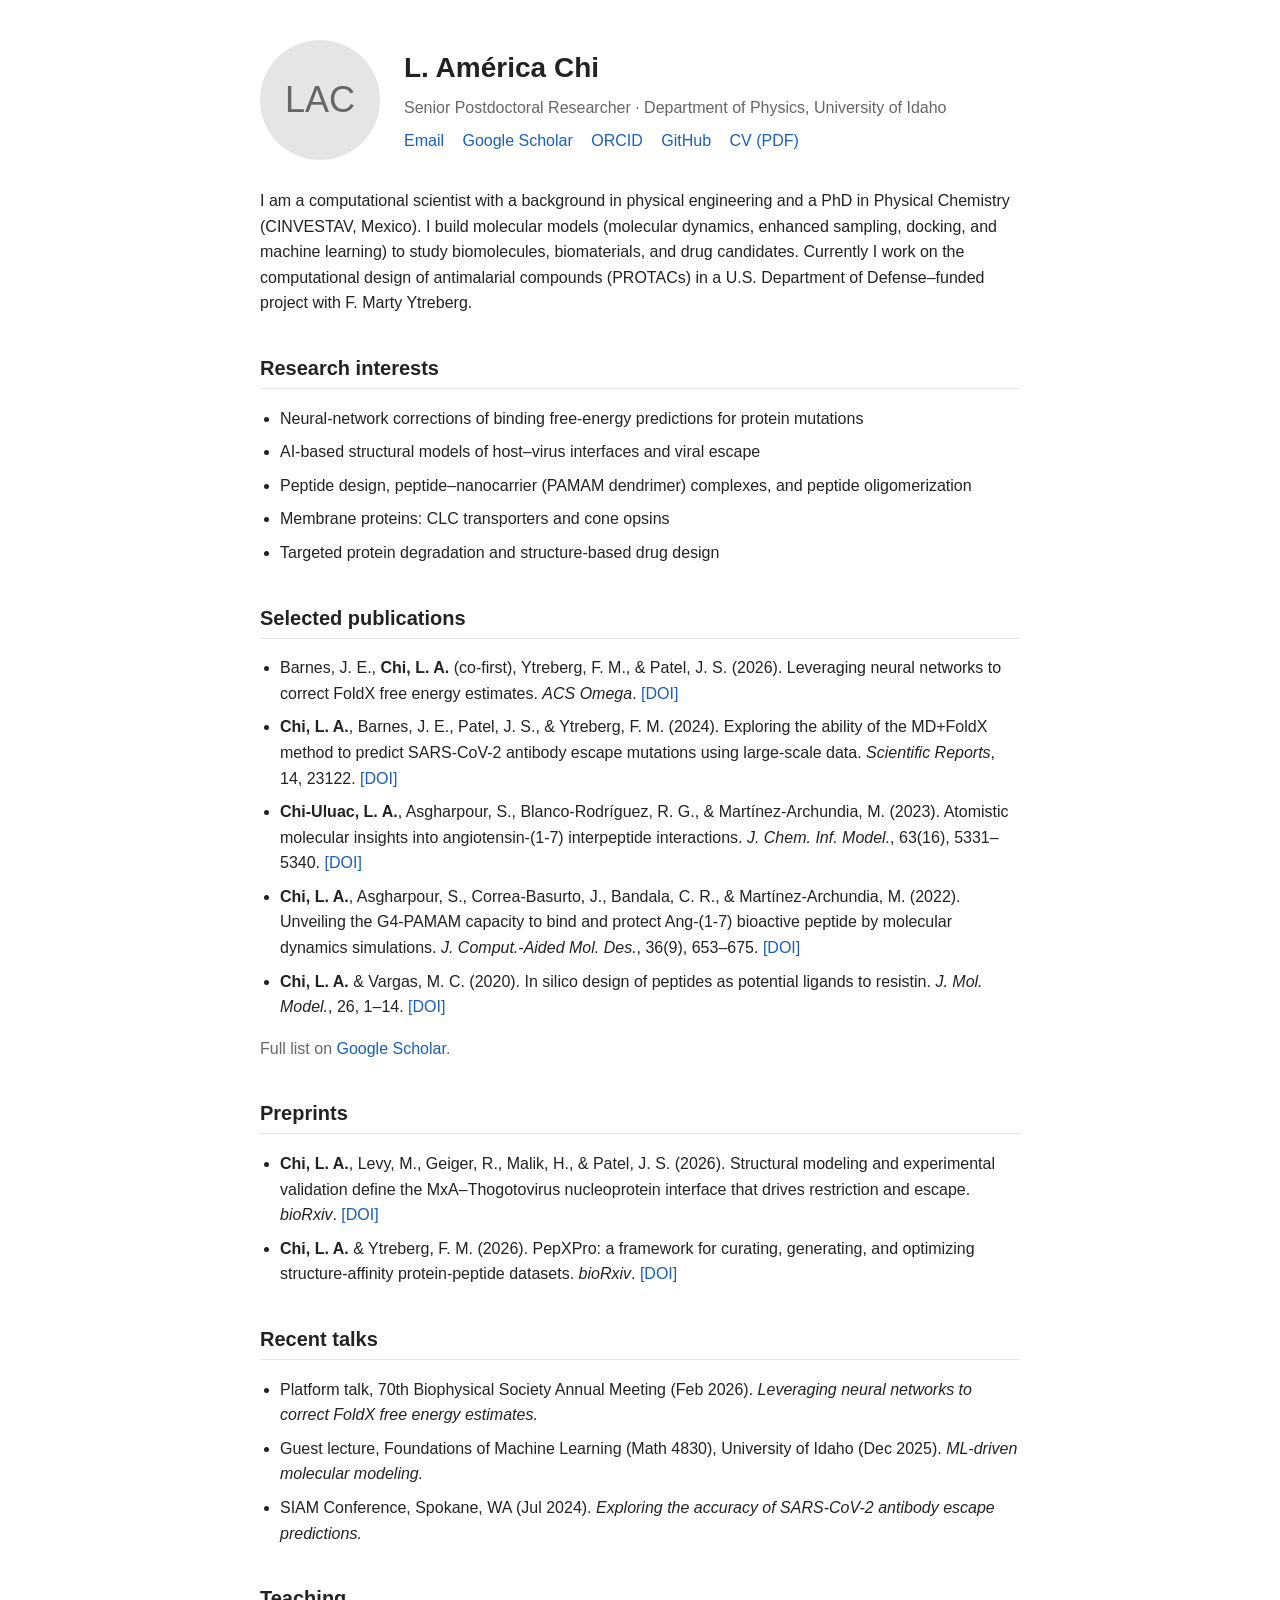
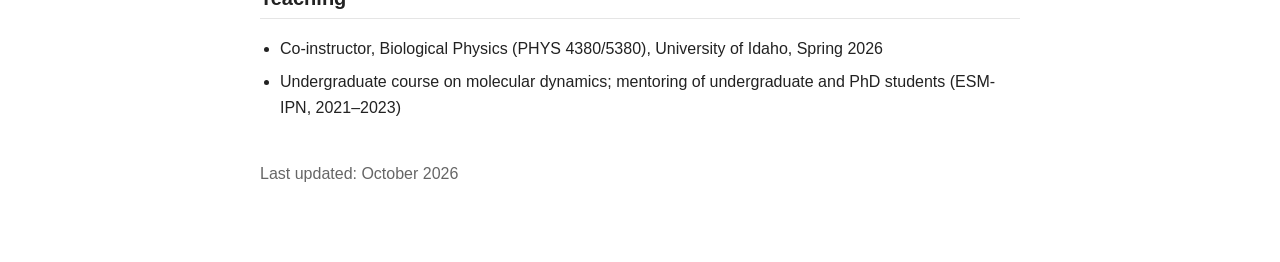
==== index.html @ c9e0070f "Initial single-page website" ====
<!doctype html>
<html lang="en">
<head>
<meta charset="utf-8">
<meta name="viewport" content="width=device-width, initial-scale=1">
<title>L. América Chi</title>
<meta name="description" content="L. América Chi – computational biophysics, molecular simulation, and AI for drug design.">
<style>
  :root { --text: #222; --muted: #666; --link: #1a5fb4; --bg: #fff; --line: #e5e5e5; }
  @media (prefers-color-scheme: dark) {
    :root { --text: #e6e6e6; --muted: #a0a0a0; --link: #7fb2ff; --bg: #161616; --line: #333; }
  }
  body { margin: 0; background: var(--bg); color: var(--text);
         font: 16px/1.6 -apple-system, BlinkMacSystemFont, "Segoe UI", Helvetica, Arial, sans-serif; }
  main { max-width: 760px; margin: 0 auto; padding: 40px 16px 60px; }
  a { color: var(--link); text-decoration: none; }
  a:hover { text-decoration: underline; }
  header { display: flex; gap: 24px; align-items: center; margin-bottom: 28px; }
  .photo { width: 120px; height: 120px; border-radius: 50%; flex: none; object-fit: cover;
           background: var(--line); display: grid; place-items: center; font-size: 36px; color: var(--muted); }
  h1 { margin: 0 0 4px; font-size: 28px; }
  .role { color: var(--muted); margin: 0 0 8px; }
  .links a { margin-right: 14px; }
  h2 { font-size: 20px; border-bottom: 1px solid var(--line); padding-bottom: 4px; margin-top: 36px; }
  ul { padding-left: 20px; }
  li { margin-bottom: 8px; }
  .me { font-weight: 600; }
  .muted { color: var(--muted); }
  @media (max-width: 520px) { header { flex-direction: column; text-align: center; } }
</style>
</head>
<body>
<main>

<header>
  <!-- Replace with: <img class="photo" src="photo.jpg" alt="L. América Chi"> -->
  <div class="photo">LAC</div>
  <div>
    <h1>L. América Chi</h1>
    <p class="role">Senior Postdoctoral Researcher · Department of Physics, University of Idaho</p>
    <div class="links">
      <a href="mailto:achi@uidaho.edu">Email</a>
      <a href="https://scholar.google.com/">Google Scholar</a>
      <a href="https://orcid.org/0000-0002-2606-0357">ORCID</a>
      <a href="https://github.com/AmericaChi">GitHub</a>
      <a href="cv.pdf">CV (PDF)</a>
    </div>
  </div>
</header>

<p>I am a computational scientist with a background in physical engineering and a PhD in Physical Chemistry (CINVESTAV, Mexico).
I build molecular models (molecular dynamics, enhanced sampling, docking, and machine learning) to study biomolecules,
biomaterials, and drug candidates. Currently I work on the computational design of antimalarial compounds (PROTACs)
in a U.S. Department of Defense–funded project with F. Marty Ytreberg.</p>

<h2>Research interests</h2>
<ul>
  <li>Neural-network corrections of binding free-energy predictions for protein mutations</li>
  <li>AI-based structural models of host–virus interfaces and viral escape</li>
  <li>Peptide design, peptide–nanocarrier (PAMAM dendrimer) complexes, and peptide oligomerization</li>
  <li>Membrane proteins: CLC transporters and cone opsins</li>
  <li>Targeted protein degradation and structure-based drug design</li>
</ul>

<h2>Selected publications</h2>
<ul>
  <li>Barnes, J. E., <span class="me">Chi, L. A.</span> (co-first), Ytreberg, F. M., &amp; Patel, J. S. (2026).
      Leveraging neural networks to correct FoldX free energy estimates. <i>ACS Omega</i>.
      <a href="https://doi.org/10.1021/acsomega.6c01409">[DOI]</a></li>
  <li><span class="me">Chi, L. A.</span>, Barnes, J. E., Patel, J. S., &amp; Ytreberg, F. M. (2024).
      Exploring the ability of the MD+FoldX method to predict SARS-CoV-2 antibody escape mutations using large-scale data.
      <i>Scientific Reports</i>, 14, 23122. <a href="https://doi.org/10.1038/s41598-024-72491-z">[DOI]</a></li>
  <li><span class="me">Chi-Uluac, L. A.</span>, Asgharpour, S., Blanco-Rodríguez, R. G., &amp; Martínez-Archundia, M. (2023).
      Atomistic molecular insights into angiotensin-(1-7) interpeptide interactions. <i>J. Chem. Inf. Model.</i>, 63(16), 5331–5340.
      <a href="https://doi.org/10.1021/acs.jcim.3c00478">[DOI]</a></li>
  <li><span class="me">Chi, L. A.</span>, Asgharpour, S., Correa-Basurto, J., Bandala, C. R., &amp; Martínez-Archundia, M. (2022).
      Unveiling the G4-PAMAM capacity to bind and protect Ang-(1-7) bioactive peptide by molecular dynamics simulations.
      <i>J. Comput.-Aided Mol. Des.</i>, 36(9), 653–675. <a href="https://doi.org/10.1007/s10822-022-00470-5">[DOI]</a></li>
  <li><span class="me">Chi, L. A.</span> &amp; Vargas, M. C. (2020). In silico design of peptides as potential ligands to resistin.
      <i>J. Mol. Model.</i>, 26, 1–14. <a href="https://doi.org/10.1007/s00894-020-4338-3">[DOI]</a></li>
</ul>
<p class="muted">Full list on <a href="https://scholar.google.com/">Google Scholar</a>.</p>

<h2>Preprints</h2>
<ul>
  <li><span class="me">Chi, L. A.</span>, Levy, M., Geiger, R., Malik, H., &amp; Patel, J. S. (2026).
      Structural modeling and experimental validation define the MxA–Thogotovirus nucleoprotein interface that drives restriction and escape.
      <i>bioRxiv</i>. <a href="https://doi.org/10.64898/2026.08.07.743570">[DOI]</a></li>
  <li><span class="me">Chi, L. A.</span> &amp; Ytreberg, F. M. (2026). PepXPro: a framework for curating, generating, and optimizing
      structure-affinity protein-peptide datasets. <i>bioRxiv</i>. <a href="https://doi.org/10.64898/2026.08.09.743757">[DOI]</a></li>
</ul>

<h2>Recent talks</h2>
<ul>
  <li>Platform talk, 70th Biophysical Society Annual Meeting (Feb 2026). <i>Leveraging neural networks to correct FoldX free energy estimates.</i></li>
  <li>Guest lecture, Foundations of Machine Learning (Math 4830), University of Idaho (Dec 2025). <i>ML-driven molecular modeling.</i></li>
  <li>SIAM Conference, Spokane, WA (Jul 2024). <i>Exploring the accuracy of SARS-CoV-2 antibody escape predictions.</i></li>
</ul>

<h2>Teaching</h2>
<ul>
  <li>Co-instructor, Biological Physics (PHYS 4380/5380), University of Idaho, Spring 2026</li>
  <li>Undergraduate course on molecular dynamics; mentoring of undergraduate and PhD students (ESM-IPN, 2021–2023)</li>
</ul>

<p class="muted" style="margin-top:40px">Last updated: October 2026</p>
</main>
</body>
</html>
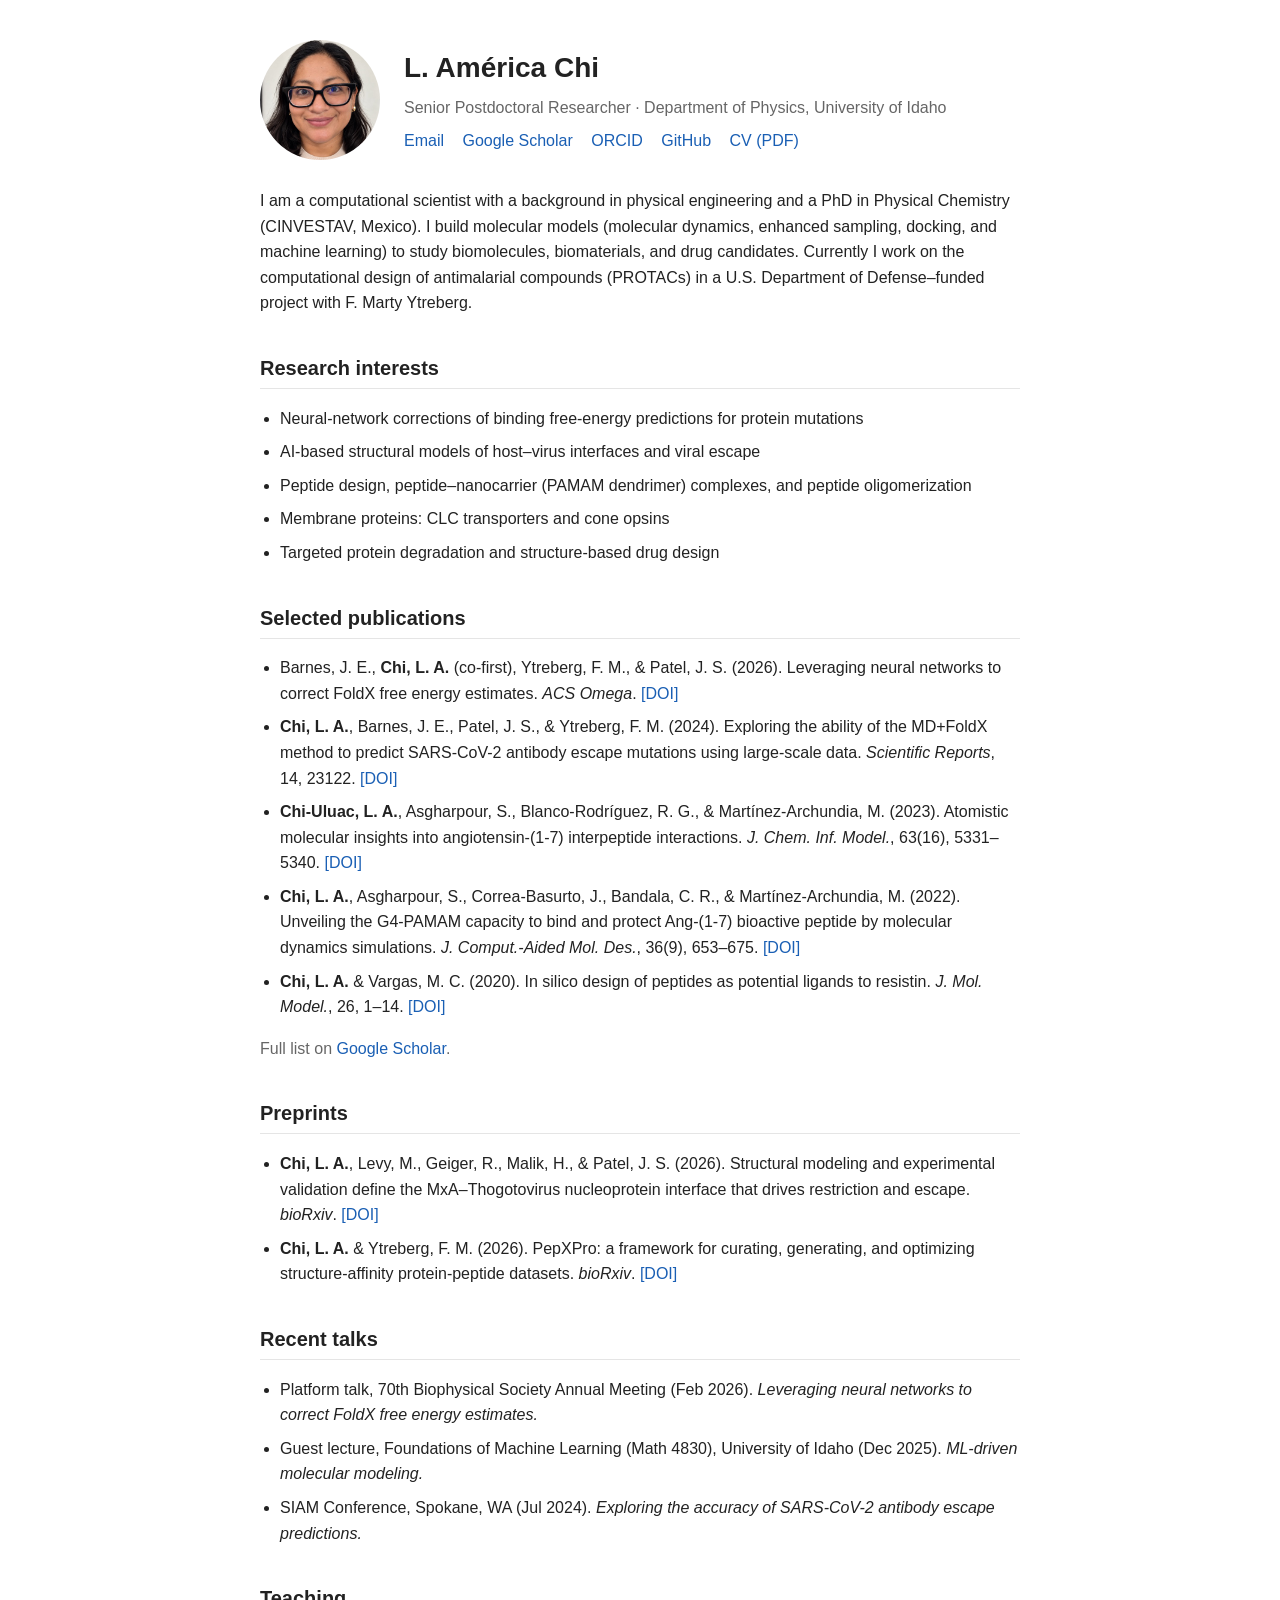
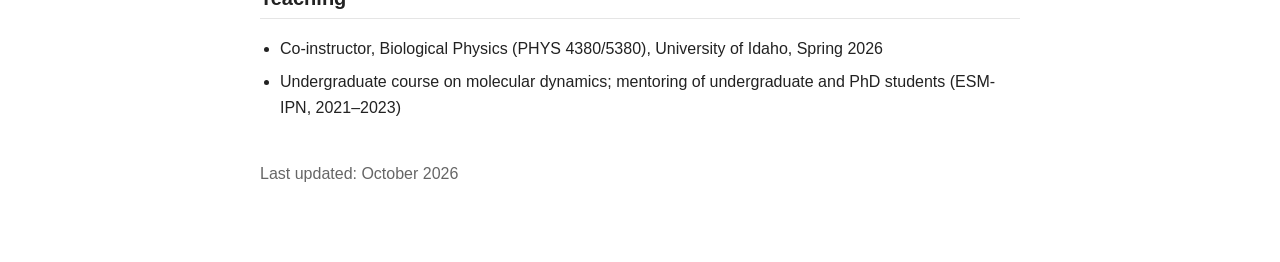
==== commit 632e5bed: "Add profile photo and CV" ====
--- a/index.html
+++ b/index.html
@@ -33,8 +33,7 @@
 <main>
 
 <header>
-  <!-- Replace with: <img class="photo" src="photo.jpg" alt="L. América Chi"> -->
-  <div class="photo">LAC</div>
+  <img class="photo" src="ProfilePhoto/photo.jpg" alt="L. América Chi">
   <div>
     <h1>L. América Chi</h1>
     <p class="role">Senior Postdoctoral Researcher · Department of Physics, University of Idaho</p>
@@ -43,7 +42,7 @@
       <a href="https://scholar.google.com/">Google Scholar</a>
       <a href="https://orcid.org/0000-0002-2606-0357">ORCID</a>
       <a href="https://github.com/AmericaChi">GitHub</a>
-      <a href="cv.pdf">CV (PDF)</a>
+      <a href="CV/4_CV_full_BiophysicsUNAM2026.pdf">CV (PDF)</a>
     </div>
   </div>
 </header>
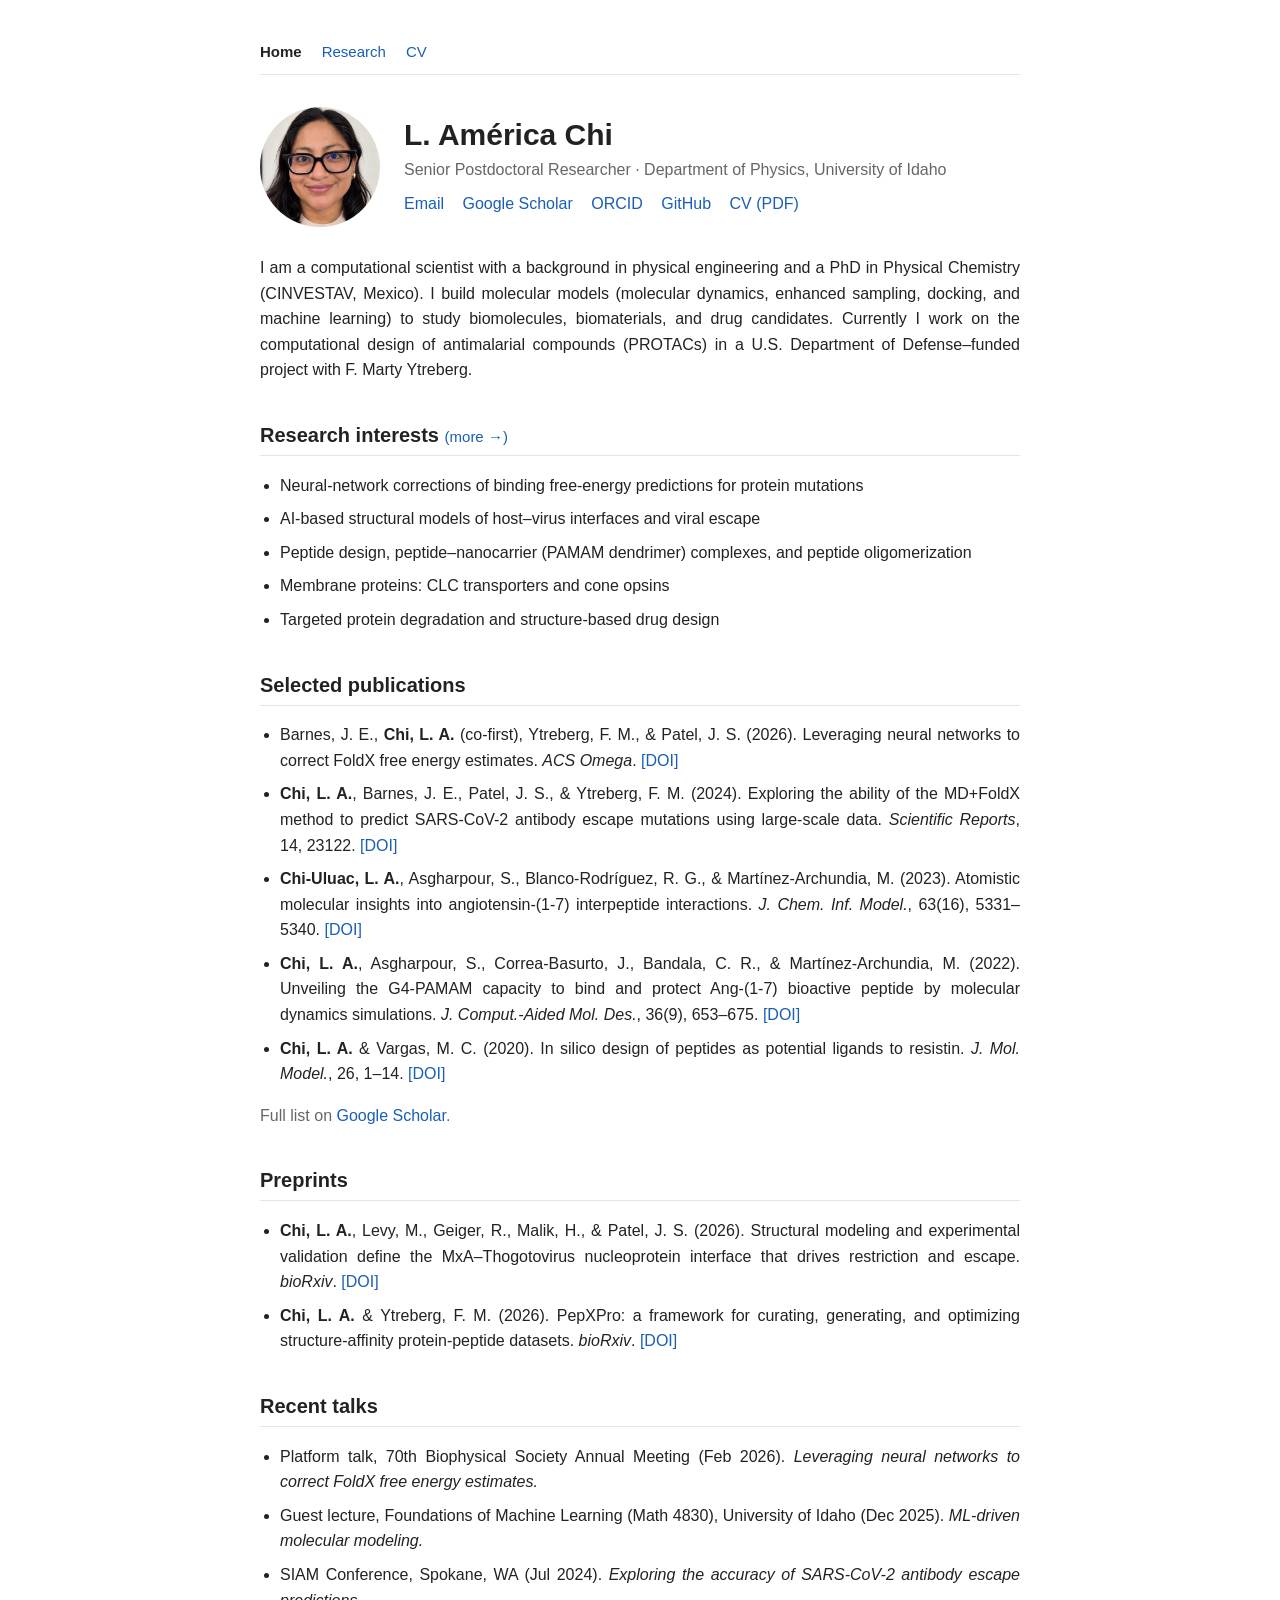
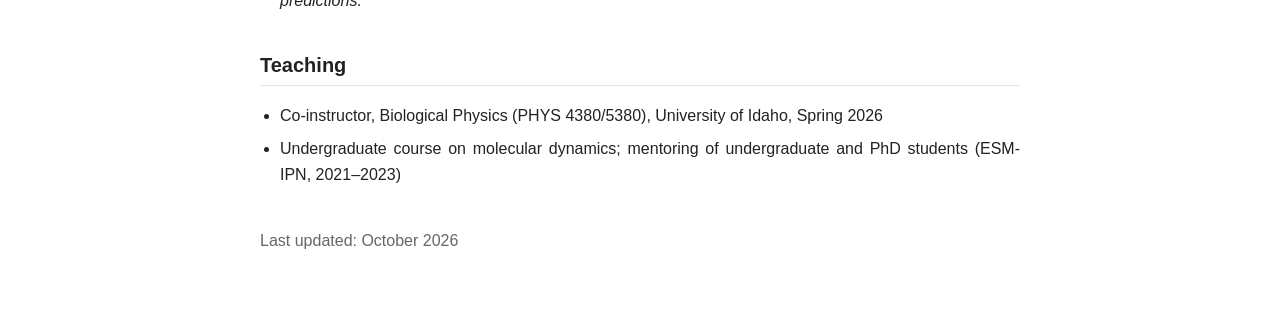
==== commit 54873955: "Add Research page (CBBI Lab), shared style, nav, justified text" ====
--- a/index.html
+++ b/index.html
@@ -5,32 +5,11 @@
 <meta name="viewport" content="width=device-width, initial-scale=1">
 <title>L. América Chi</title>
 <meta name="description" content="L. América Chi – computational biophysics, molecular simulation, and AI for drug design.">
-<style>
-  :root { --text: #222; --muted: #666; --link: #1a5fb4; --bg: #fff; --line: #e5e5e5; }
-  @media (prefers-color-scheme: dark) {
-    :root { --text: #e6e6e6; --muted: #a0a0a0; --link: #7fb2ff; --bg: #161616; --line: #333; }
-  }
-  body { margin: 0; background: var(--bg); color: var(--text);
-         font: 16px/1.6 -apple-system, BlinkMacSystemFont, "Segoe UI", Helvetica, Arial, sans-serif; }
-  main { max-width: 760px; margin: 0 auto; padding: 40px 16px 60px; }
-  a { color: var(--link); text-decoration: none; }
-  a:hover { text-decoration: underline; }
-  header { display: flex; gap: 24px; align-items: center; margin-bottom: 28px; }
-  .photo { width: 120px; height: 120px; border-radius: 50%; flex: none; object-fit: cover;
-           background: var(--line); display: grid; place-items: center; font-size: 36px; color: var(--muted); }
-  h1 { margin: 0 0 4px; font-size: 28px; }
-  .role { color: var(--muted); margin: 0 0 8px; }
-  .links a { margin-right: 14px; }
-  h2 { font-size: 20px; border-bottom: 1px solid var(--line); padding-bottom: 4px; margin-top: 36px; }
-  ul { padding-left: 20px; }
-  li { margin-bottom: 8px; }
-  .me { font-weight: 600; }
-  .muted { color: var(--muted); }
-  @media (max-width: 520px) { header { flex-direction: column; text-align: center; } }
-</style>
+<link rel="stylesheet" href="style.css">
 </head>
 <body>
 <main>
+<nav><a class="here" href="index.html">Home</a><a href="research.html">Research</a><a href="CV/4_CV_full_BiophysicsUNAM2026.pdf">CV</a></nav>
 
 <header>
   <img class="photo" src="ProfilePhoto/photo.jpg" alt="L. América Chi">
@@ -52,7 +31,7 @@
 biomaterials, and drug candidates. Currently I work on the computational design of antimalarial compounds (PROTACs)
 in a U.S. Department of Defense–funded project with F. Marty Ytreberg.</p>
 
-<h2>Research interests</h2>
+<h2>Research interests <a href="research.html" style="font-size:15px;font-weight:400">(more →)</a></h2>
 <ul>
   <li>Neural-network corrections of binding free-energy predictions for protein mutations</li>
   <li>AI-based structural models of host–virus interfaces and viral escape</li>
--- a/style.css
+++ b/style.css
@@ -0,0 +1,34 @@
+:root { --text: #222; --muted: #666; --link: #1a5fb4; --bg: #fff; --line: #e5e5e5; --note: #f1f5fb; }
+@media (prefers-color-scheme: dark) {
+  :root { --text: #e6e6e6; --muted: #a0a0a0; --link: #7fb2ff; --bg: #161616; --line: #333; --note: #1f2630; }
+}
+body { margin: 0; background: var(--bg); color: var(--text);
+       font: 16px/1.6 -apple-system, BlinkMacSystemFont, "Segoe UI", Helvetica, Arial, sans-serif; }
+main { max-width: 760px; margin: 0 auto; padding: 40px 16px 60px; }
+a { color: var(--link); text-decoration: none; }
+a:hover { text-decoration: underline; }
+header { display: flex; gap: 24px; align-items: center; margin-bottom: 28px; }
+.photo { width: 120px; height: 120px; border-radius: 50%; flex: none; object-fit: cover;
+         background: var(--line); display: grid; place-items: center; font-size: 36px; color: var(--muted); }
+h1 { margin: 0 0 4px; font-size: 28px; }
+.role { color: var(--muted); margin: 0 0 8px; }
+.links a { margin-right: 14px; }
+h2 { font-size: 20px; border-bottom: 1px solid var(--line); padding-bottom: 4px; margin-top: 36px; }
+ul { padding-left: 20px; }
+li { margin-bottom: 8px; }
+.me { font-weight: 600; }
+.muted { color: var(--muted); }
+@media (max-width: 520px) { header { flex-direction: column; text-align: center; } }
+nav { display: flex; gap: 20px; font-size: 15px; margin-bottom: 32px; border-bottom: 1px solid var(--line); padding-bottom: 10px; }
+nav .here { color: var(--text); font-weight: 600; }
+.note { background: var(--note); border-left: 4px solid var(--link); padding: 10px 14px; margin: 0 0 28px; font-size: 15px; }
+.lab { font-size: 15px; color: var(--muted); margin: 0 0 6px; }
+.statement { font-size: 21px; line-height: 1.45; margin: 4px 0 24px; }
+h3 { font-size: 17px; margin: 28px 0 4px; }
+.q { font-weight: 600; margin: 0 0 8px; }
+.toc { font-size: 15px; color: var(--muted); }
+header h1 { font-size: 30px; line-height: 1.2; }
+header .lab { font-size: 17px; font-style: italic; margin: 6px 0; }
+main p, main li { text-align: justify; hyphens: auto; }
+header p, nav, .note, .toc, .q, .role { text-align: left; }
+@media (max-width: 520px) { header p { text-align: center; } }
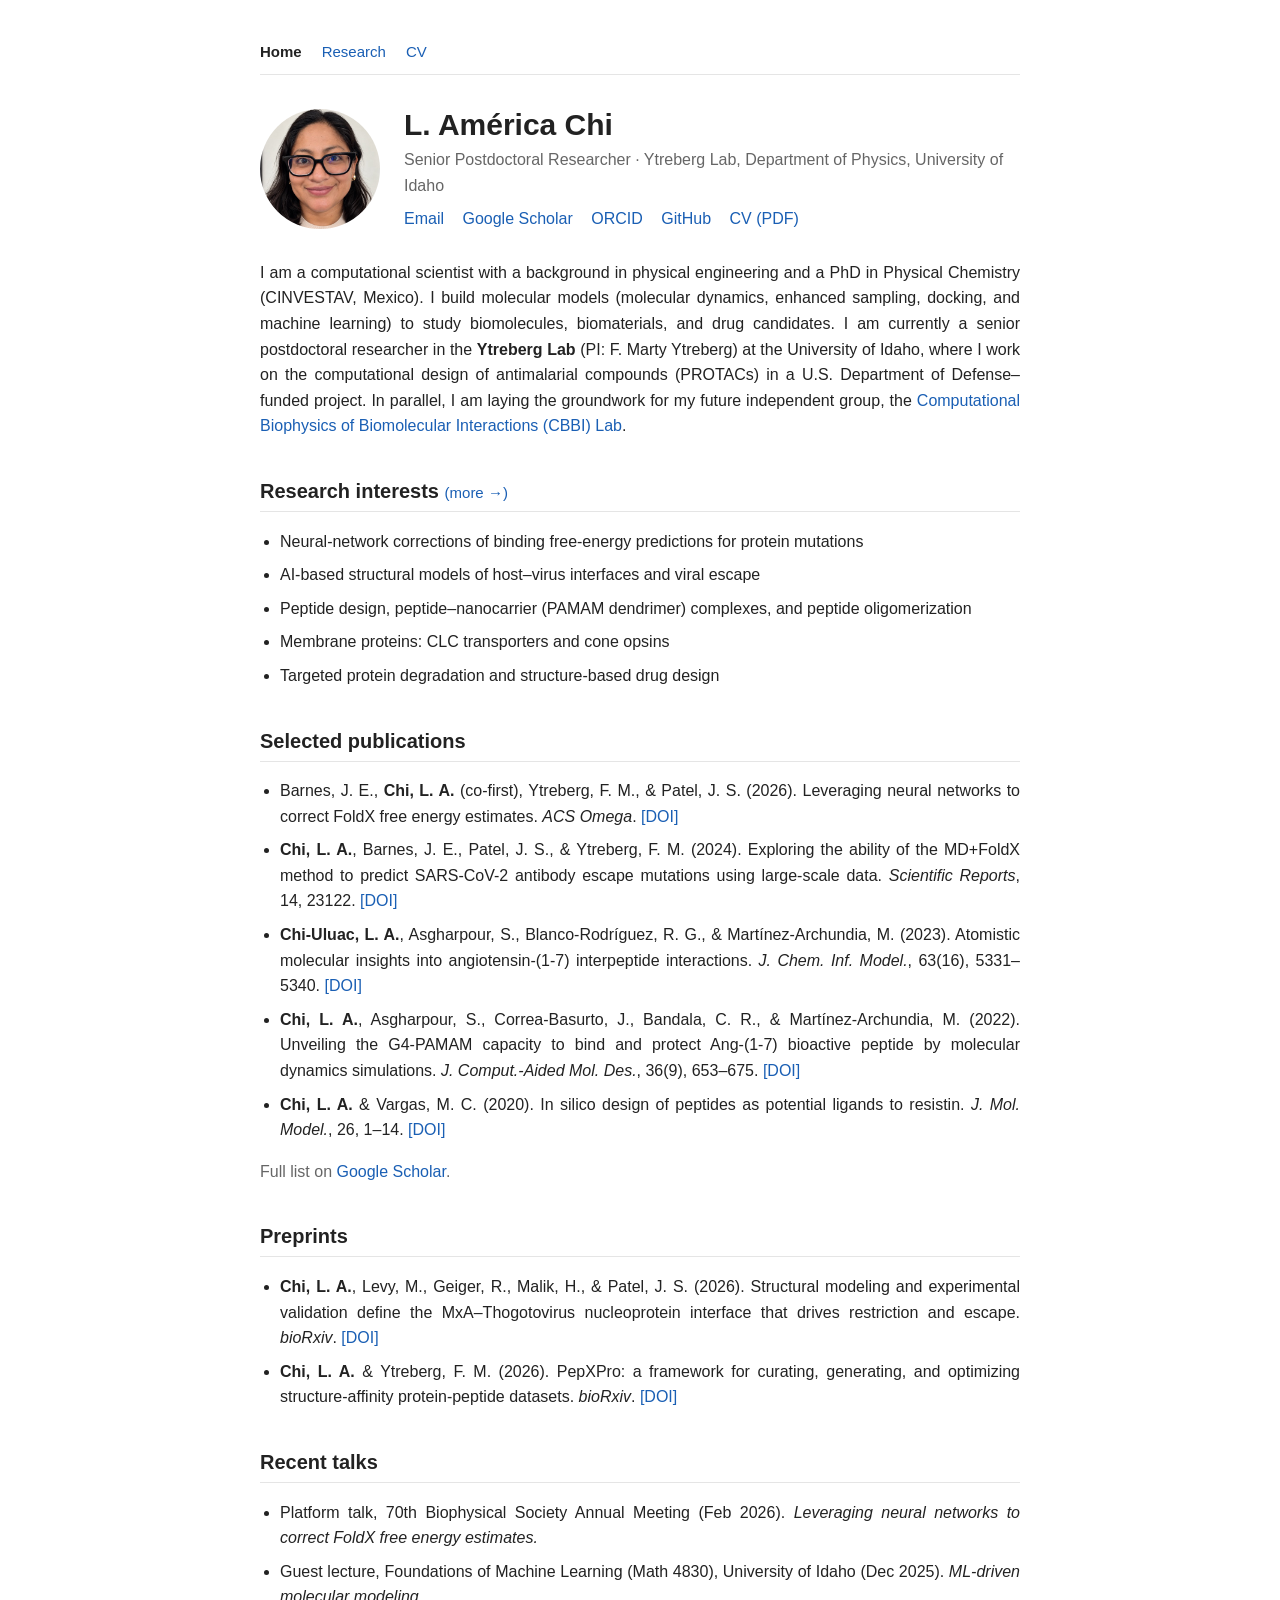
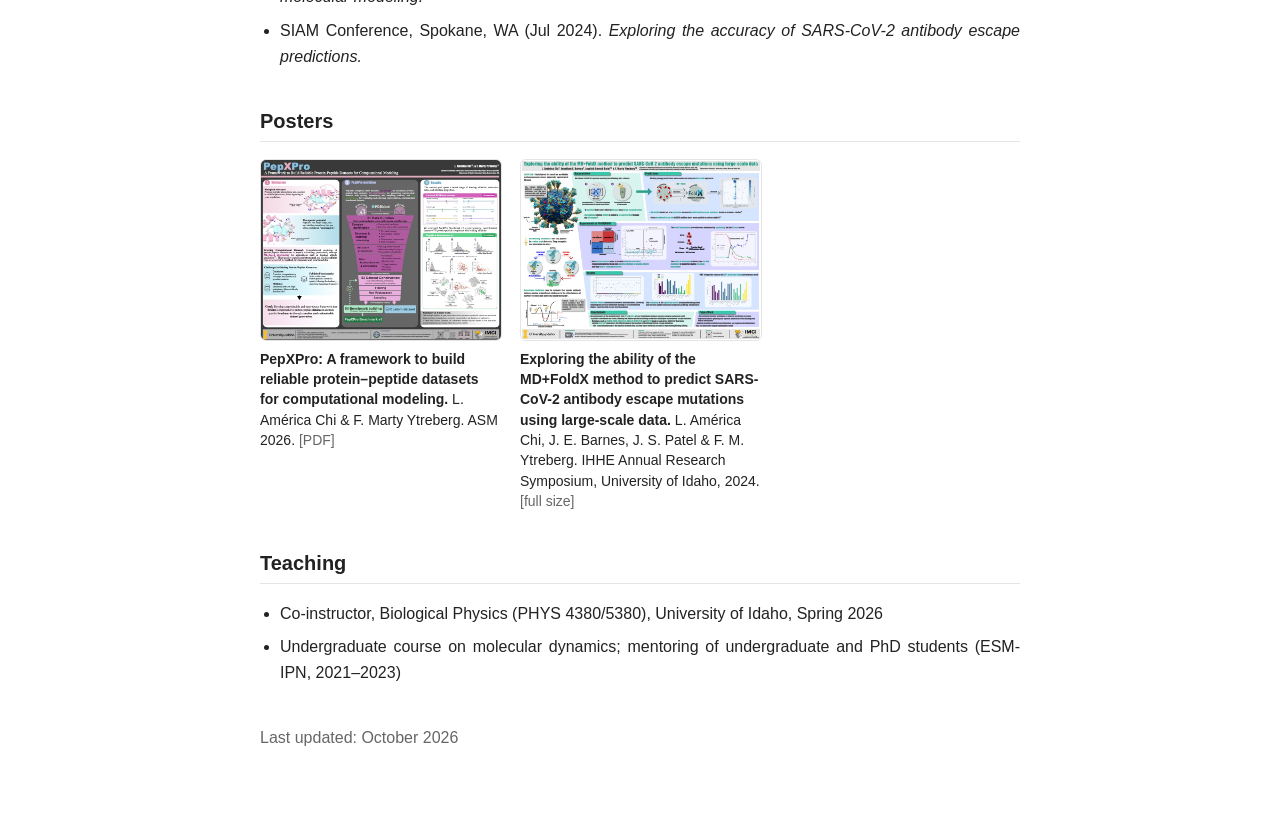
==== commit d72be64f: "Add Posters section; clarify current lab and future CBBI lab" ====
--- a/index.html
+++ b/index.html
@@ -15,7 +15,7 @@
   <img class="photo" src="ProfilePhoto/photo.jpg" alt="L. América Chi">
   <div>
     <h1>L. América Chi</h1>
-    <p class="role">Senior Postdoctoral Researcher · Department of Physics, University of Idaho</p>
+    <p class="role">Senior Postdoctoral Researcher · Ytreberg Lab, Department of Physics, University of Idaho</p>
     <div class="links">
       <a href="mailto:achi@uidaho.edu">Email</a>
       <a href="https://scholar.google.com/">Google Scholar</a>
@@ -28,8 +28,10 @@
 
 <p>I am a computational scientist with a background in physical engineering and a PhD in Physical Chemistry (CINVESTAV, Mexico).
 I build molecular models (molecular dynamics, enhanced sampling, docking, and machine learning) to study biomolecules,
-biomaterials, and drug candidates. Currently I work on the computational design of antimalarial compounds (PROTACs)
-in a U.S. Department of Defense–funded project with F. Marty Ytreberg.</p>
+biomaterials, and drug candidates. I am currently a senior postdoctoral researcher in the <b>Ytreberg Lab</b> (PI: F. Marty Ytreberg) at the University of Idaho,
+where I work on the computational design of antimalarial compounds (PROTACs) in a U.S. Department of Defense–funded project.
+In parallel, I am laying the groundwork for my future independent group, the
+<a href="research.html">Computational Biophysics of Biomolecular Interactions (CBBI) Lab</a>.</p>
 
 <h2>Research interests <a href="research.html" style="font-size:15px;font-weight:400">(more →)</a></h2>
 <ul>
@@ -75,6 +77,20 @@
   <li>SIAM Conference, Spokane, WA (Jul 2024). <i>Exploring the accuracy of SARS-CoV-2 antibody escape predictions.</i></li>
 </ul>
 
+<h2>Posters</h2>
+<div class="posters">
+  <a class="poster" href="Posters/poster_ASM2026_AmericaChi.pdf">
+    <img src="Posters/thumbs/poster_ASM2026.jpg" alt="PepXPro poster" loading="lazy">
+    <span><b>PepXPro: A framework to build reliable protein–peptide datasets for computational modeling.</b>
+    L. América Chi &amp; F. Marty Ytreberg. ASM 2026. <span class="muted">[PDF]</span></span>
+  </a>
+  <a class="poster" href="Posters/poster_IHHE_LAC.png">
+    <img src="Posters/thumbs/poster_IHHE.jpg" alt="MD+FoldX antibody escape poster" loading="lazy">
+    <span><b>Exploring the ability of the MD+FoldX method to predict SARS-CoV-2 antibody escape mutations using large-scale data.</b>
+    L. América Chi, J. E. Barnes, J. S. Patel &amp; F. M. Ytreberg. IHHE Annual Research Symposium, University of Idaho, 2024. <span class="muted">[full size]</span></span>
+  </a>
+</div>
+
 <h2>Teaching</h2>
 <ul>
   <li>Co-instructor, Biological Physics (PHYS 4380/5380), University of Idaho, Spring 2026</li>
--- a/style.css
+++ b/style.css
@@ -32,3 +32,9 @@
 main p, main li { text-align: justify; hyphens: auto; }
 header p, nav, .note, .toc, .q, .role { text-align: left; }
 @media (max-width: 520px) { header p { text-align: center; } }
+.posters { display: grid; grid-template-columns: repeat(auto-fill, minmax(220px, 1fr)); gap: 20px; }
+.poster { display: flex; flex-direction: column; gap: 8px; color: var(--text); font-size: 14px; line-height: 1.45; }
+.poster:hover { text-decoration: none; }
+.poster img { width: 100%; border: 1px solid var(--line); border-radius: 6px; transition: transform .15s; }
+.poster:hover img { transform: scale(1.02); }
+.poster span { text-align: left; }
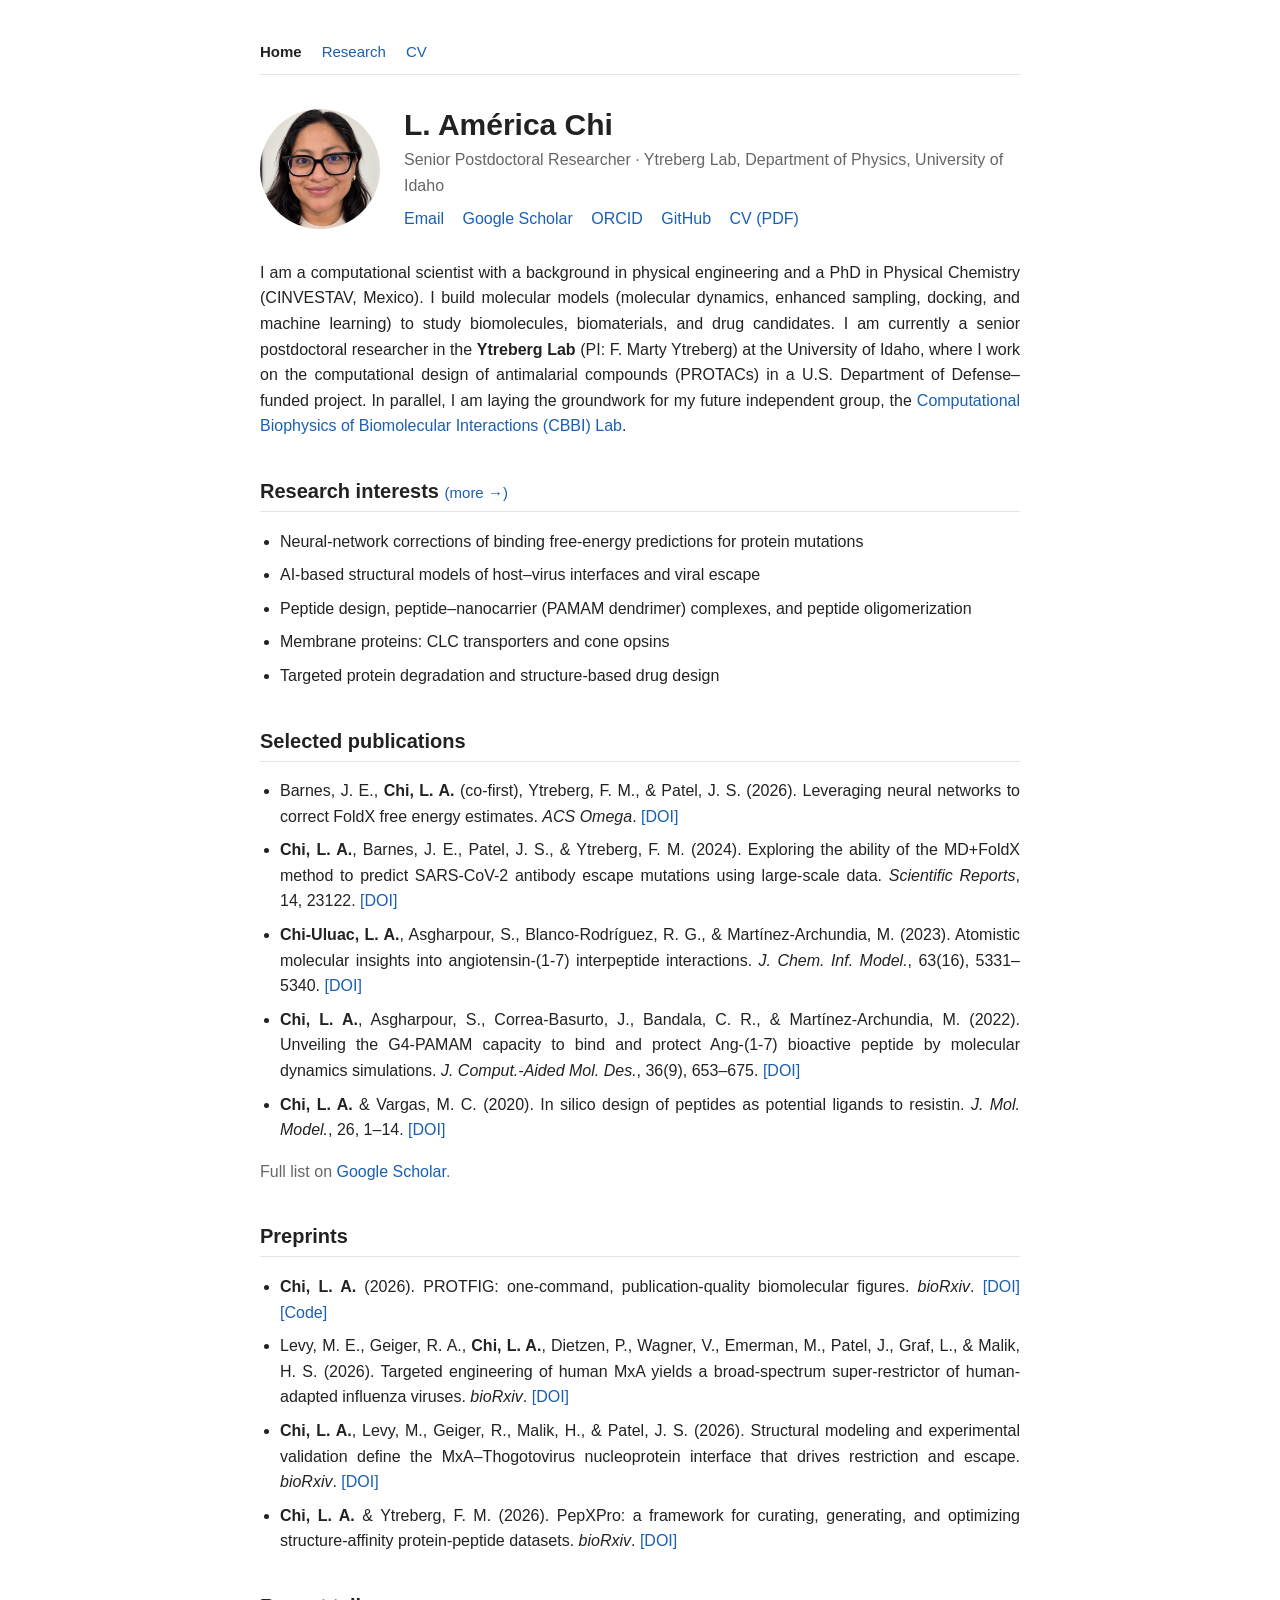
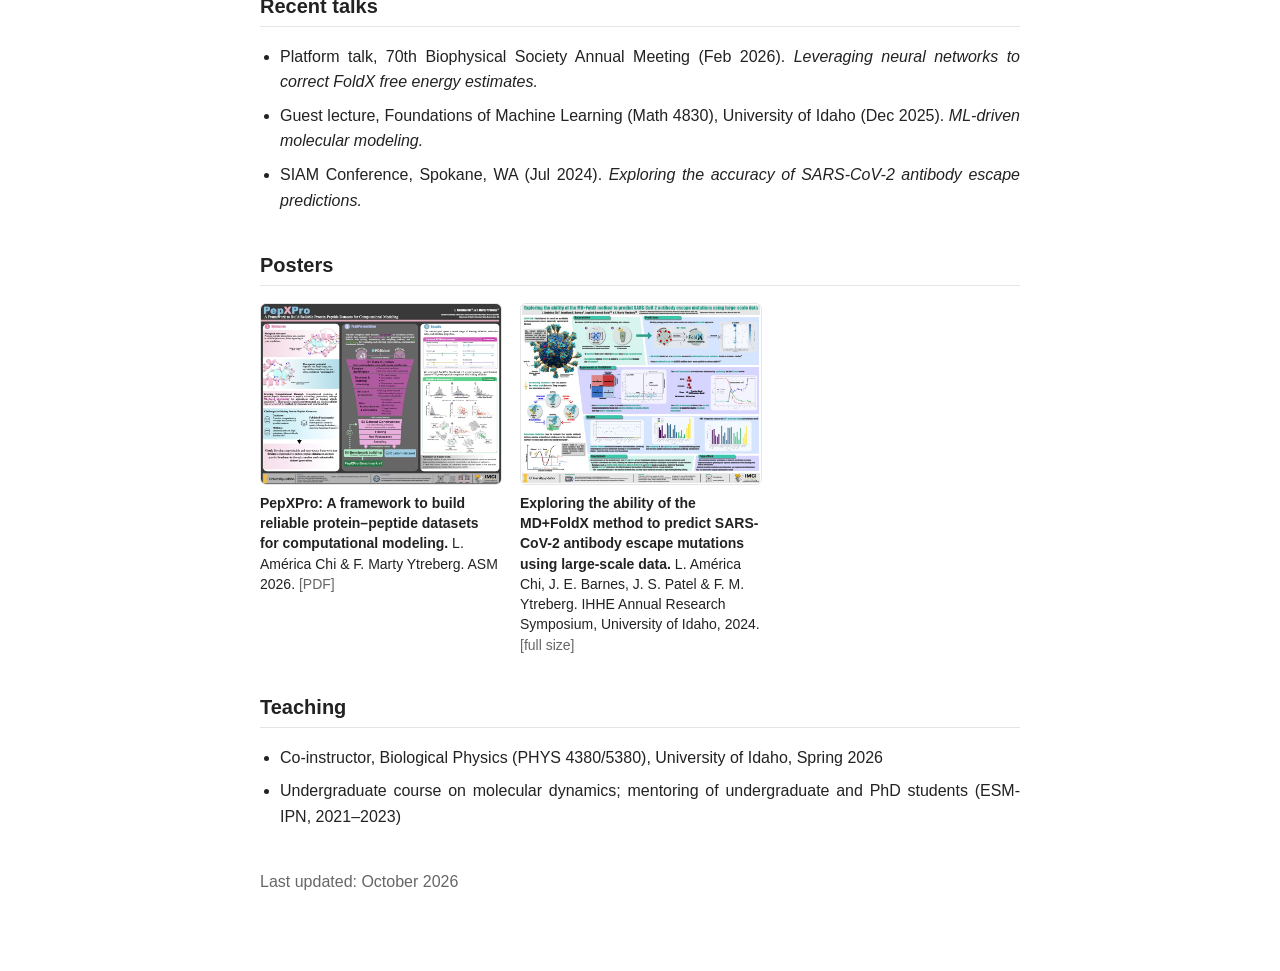
==== commit 9bbf4126: "Add PROTFIG and MxA super-restrictor preprints" ====
--- a/index.html
+++ b/index.html
@@ -18,7 +18,7 @@
     <p class="role">Senior Postdoctoral Researcher · Ytreberg Lab, Department of Physics, University of Idaho</p>
     <div class="links">
       <a href="mailto:achi@uidaho.edu">Email</a>
-      <a href="https://scholar.google.com/">Google Scholar</a>
+      <a href="https://scholar.google.com/citations?user=cSQ4z34AAAAJ">Google Scholar</a>
       <a href="https://orcid.org/0000-0002-2606-0357">ORCID</a>
       <a href="https://github.com/AmericaChi">GitHub</a>
       <a href="CV/4_CV_full_BiophysicsUNAM2026.pdf">CV (PDF)</a>
@@ -59,10 +59,15 @@
   <li><span class="me">Chi, L. A.</span> &amp; Vargas, M. C. (2020). In silico design of peptides as potential ligands to resistin.
       <i>J. Mol. Model.</i>, 26, 1–14. <a href="https://doi.org/10.1007/s00894-020-4338-3">[DOI]</a></li>
 </ul>
-<p class="muted">Full list on <a href="https://scholar.google.com/">Google Scholar</a>.</p>
+<p class="muted">Full list on <a href="https://scholar.google.com/citations?user=cSQ4z34AAAAJ">Google Scholar</a>.</p>
 
 <h2>Preprints</h2>
 <ul>
+  <li><span class="me">Chi, L. A.</span> (2026). PROTFIG: one-command, publication-quality biomolecular figures.
+      <i>bioRxiv</i>. <a href="https://doi.org/10.64898/2026.10.20.760606">[DOI]</a> <a href="https://github.com/AmericaChi/PROTFIG">[Code]</a></li>
+  <li>Levy, M. E., Geiger, R. A., <span class="me">Chi, L. A.</span>, Dietzen, P., Wagner, V., Emerman, M., Patel, J., Graf, L., &amp; Malik, H. S. (2026).
+      Targeted engineering of human MxA yields a broad-spectrum super-restrictor of human-adapted influenza viruses.
+      <i>bioRxiv</i>. <a href="https://doi.org/10.64898/2026.10.19.760271">[DOI]</a></li>
   <li><span class="me">Chi, L. A.</span>, Levy, M., Geiger, R., Malik, H., &amp; Patel, J. S. (2026).
       Structural modeling and experimental validation define the MxA–Thogotovirus nucleoprotein interface that drives restriction and escape.
       <i>bioRxiv</i>. <a href="https://doi.org/10.64898/2026.08.07.743570">[DOI]</a></li>
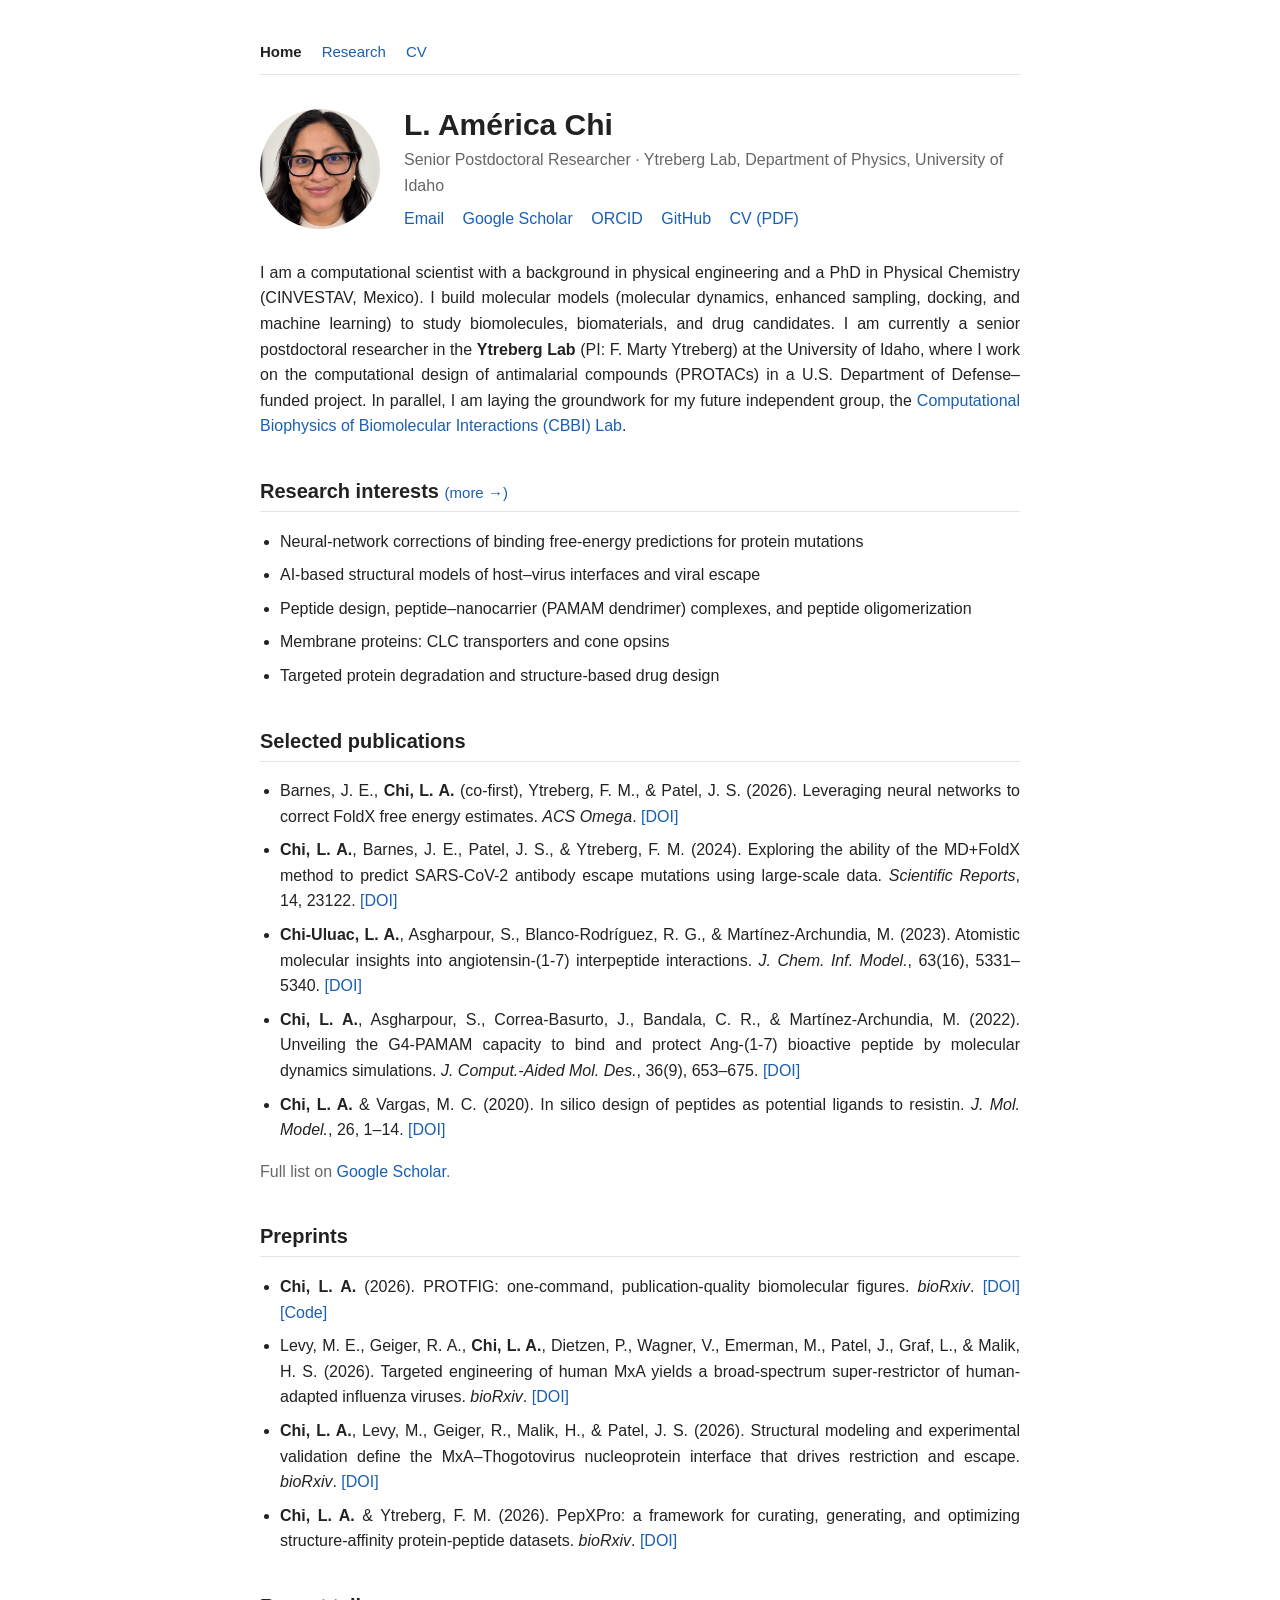
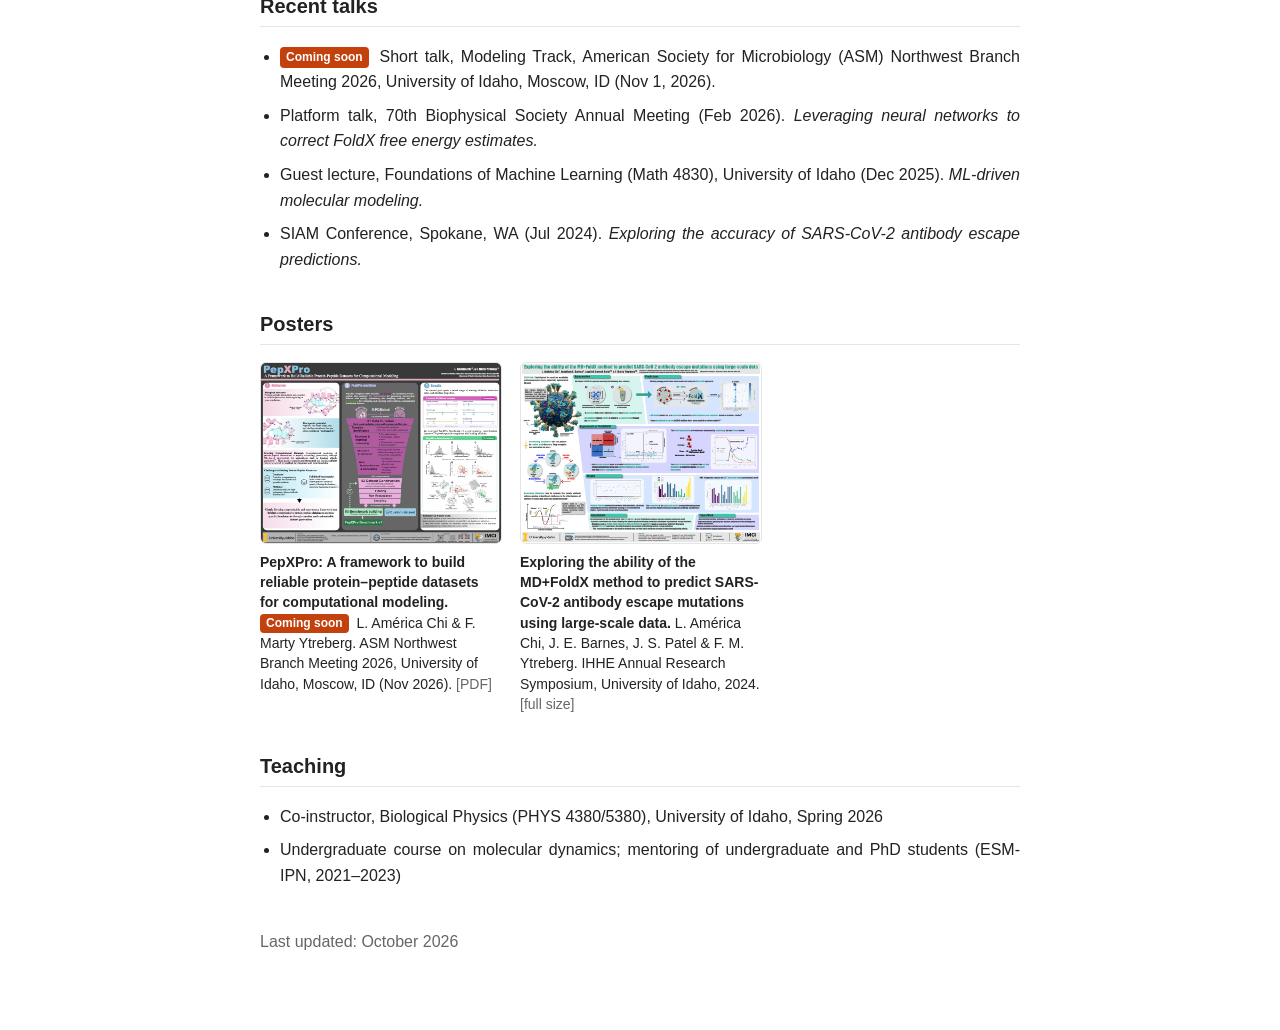
==== commit 3702e2d8: "Add upcoming ASM NW Branch 2026 short talk and poster" ====
--- a/index.html
+++ b/index.html
@@ -77,6 +77,7 @@
 
 <h2>Recent talks</h2>
 <ul>
+  <li><span class="soon">Coming soon</span> Short talk, Modeling Track, American Society for Microbiology (ASM) Northwest Branch Meeting 2026, University of Idaho, Moscow, ID (Nov 1, 2026).</li>
   <li>Platform talk, 70th Biophysical Society Annual Meeting (Feb 2026). <i>Leveraging neural networks to correct FoldX free energy estimates.</i></li>
   <li>Guest lecture, Foundations of Machine Learning (Math 4830), University of Idaho (Dec 2025). <i>ML-driven molecular modeling.</i></li>
   <li>SIAM Conference, Spokane, WA (Jul 2024). <i>Exploring the accuracy of SARS-CoV-2 antibody escape predictions.</i></li>
@@ -87,7 +88,7 @@
   <a class="poster" href="Posters/poster_ASM2026_AmericaChi.pdf">
     <img src="Posters/thumbs/poster_ASM2026.jpg" alt="PepXPro poster" loading="lazy">
     <span><b>PepXPro: A framework to build reliable protein–peptide datasets for computational modeling.</b>
-    L. América Chi &amp; F. Marty Ytreberg. ASM 2026. <span class="muted">[PDF]</span></span>
+    <span class="soon">Coming soon</span> L. América Chi &amp; F. Marty Ytreberg. ASM Northwest Branch Meeting 2026, University of Idaho, Moscow, ID (Nov 2026). <span class="muted">[PDF]</span></span>
   </a>
   <a class="poster" href="Posters/poster_IHHE_LAC.png">
     <img src="Posters/thumbs/poster_IHHE.jpg" alt="MD+FoldX antibody escape poster" loading="lazy">
--- a/style.css
+++ b/style.css
@@ -38,3 +38,4 @@
 .poster img { width: 100%; border: 1px solid var(--line); border-radius: 6px; transition: transform .15s; }
 .poster:hover img { transform: scale(1.02); }
 .poster span { text-align: left; }
+.soon { display: inline-block; font-size: 12px; font-weight: 600; color: #fff; background: #c2410c; border-radius: 4px; padding: 1px 6px; margin-right: 4px; vertical-align: 1px; }
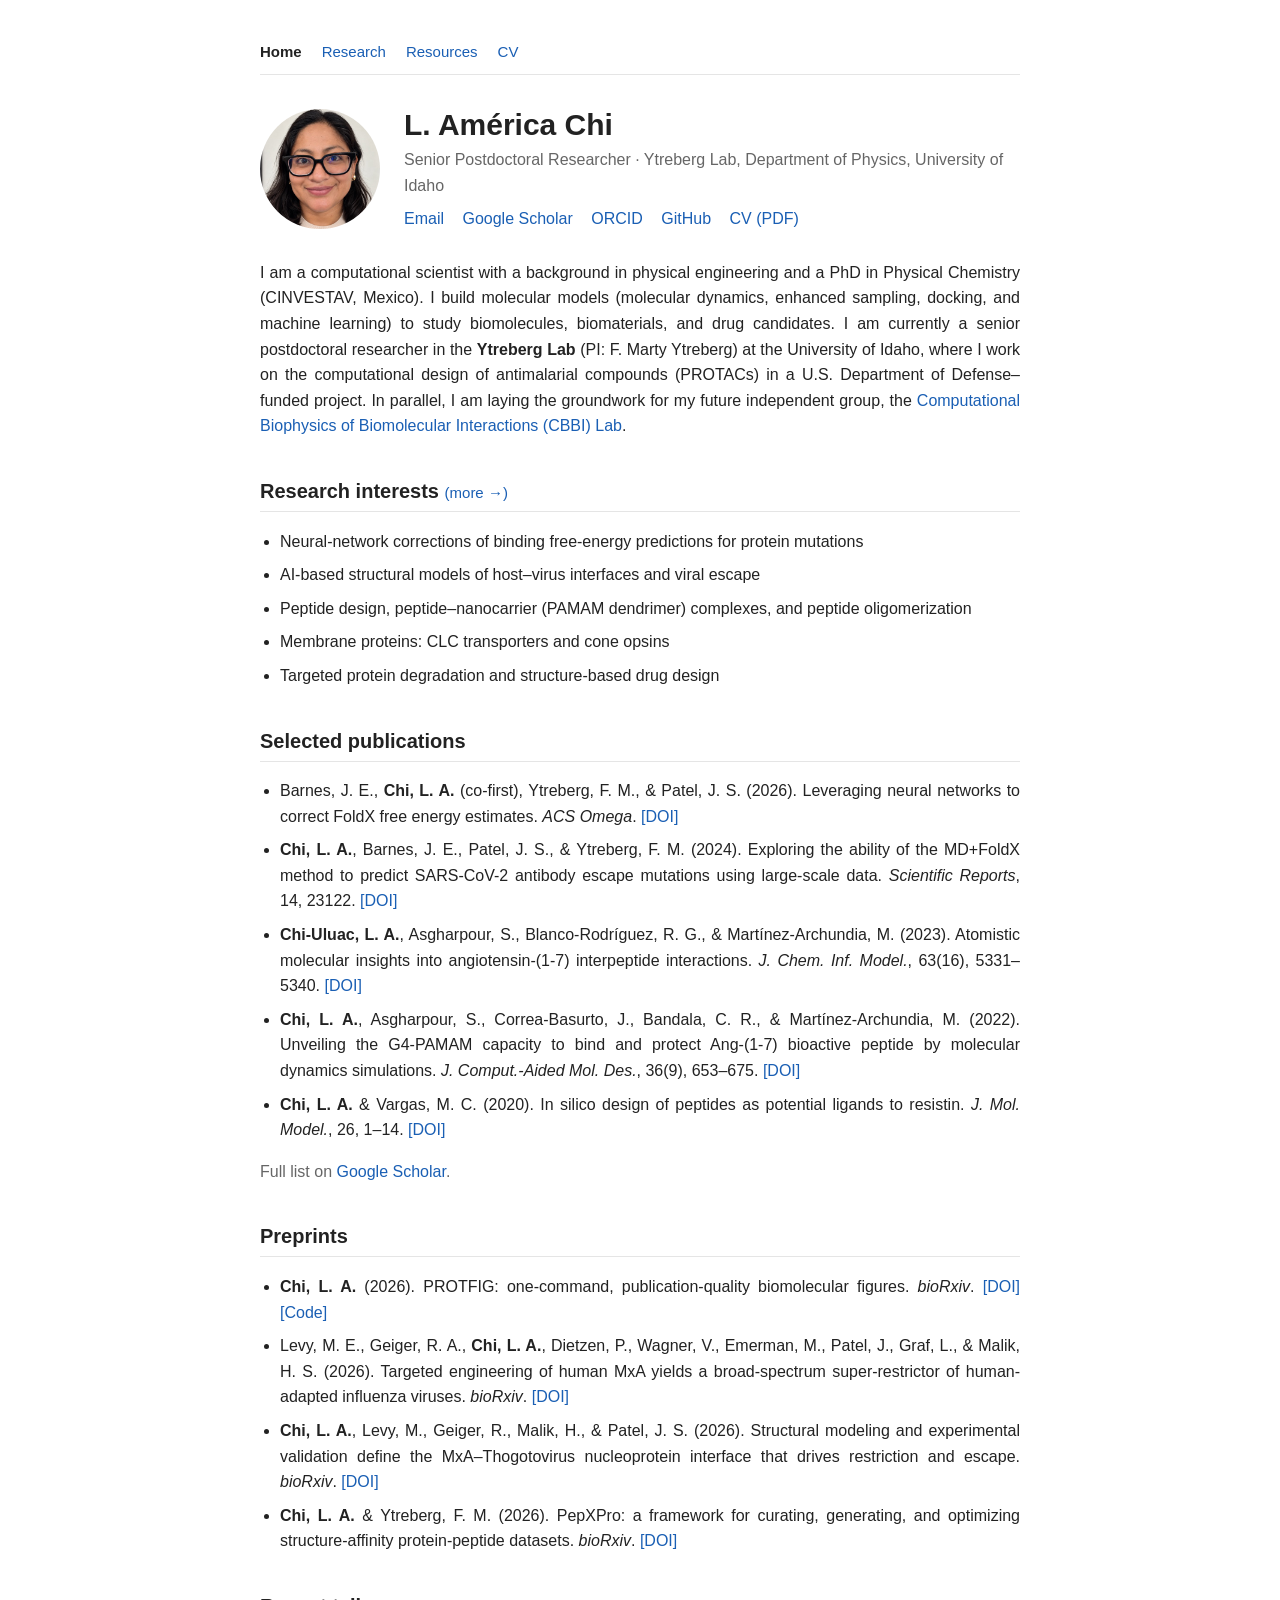
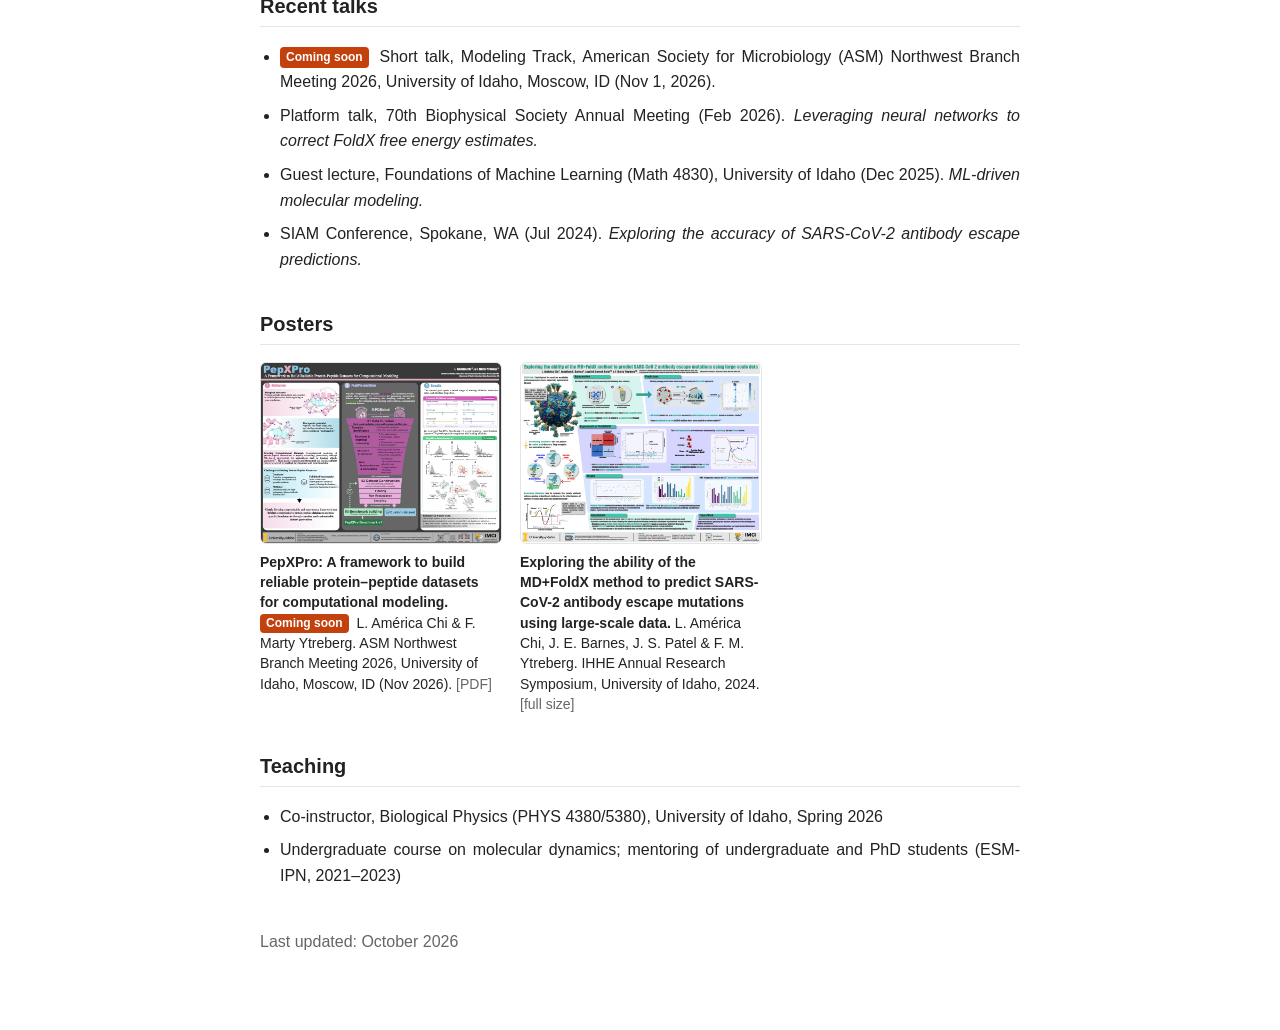
==== commit 93aace24: "Add Resources page with PROTFIG gallery, usage and preprint QR" ====
--- a/index.html
+++ b/index.html
@@ -9,7 +9,7 @@
 </head>
 <body>
 <main>
-<nav><a class="here" href="index.html">Home</a><a href="research.html">Research</a><a href="CV/4_CV_full_BiophysicsUNAM2026.pdf">CV</a></nav>
+<nav><a class="here" href="index.html">Home</a><a href="research.html">Research</a><a href="resources.html">Resources</a><a href="CV/4_CV_full_BiophysicsUNAM2026.pdf">CV</a></nav>
 
 <header>
   <img class="photo" src="ProfilePhoto/photo.jpg" alt="L. América Chi">
--- a/style.css
+++ b/style.css
@@ -39,3 +39,12 @@
 .poster:hover img { transform: scale(1.02); }
 .poster span { text-align: left; }
 .soon { display: inline-block; font-size: 12px; font-weight: 600; color: #fff; background: #c2410c; border-radius: 4px; padding: 1px 6px; margin-right: 4px; vertical-align: 1px; }
+.gallery { display: grid; grid-template-columns: repeat(auto-fill, minmax(170px, 1fr)); gap: 14px; margin: 20px 0; }
+.gallery figure { margin: 0; }
+.gallery img { width: 100%; aspect-ratio: 1; object-fit: cover; border: 1px solid var(--line); border-radius: 6px; background: #fff; }
+.gallery figcaption { font-size: 13px; color: var(--muted); text-align: center; margin-top: 4px; }
+pre { background: var(--note); padding: 12px 14px; border-radius: 6px; overflow-x: auto; font-size: 13.5px; line-height: 1.5; }
+.cite { display: flex; gap: 20px; align-items: center; border: 1px solid var(--line); border-radius: 8px; padding: 16px; margin-top: 24px; }
+.cite img { width: 110px; flex: none; border-radius: 4px; }
+.cite p { text-align: left; margin: 4px 0; }
+@media (max-width: 520px) { .cite { flex-direction: column; text-align: center; } }
